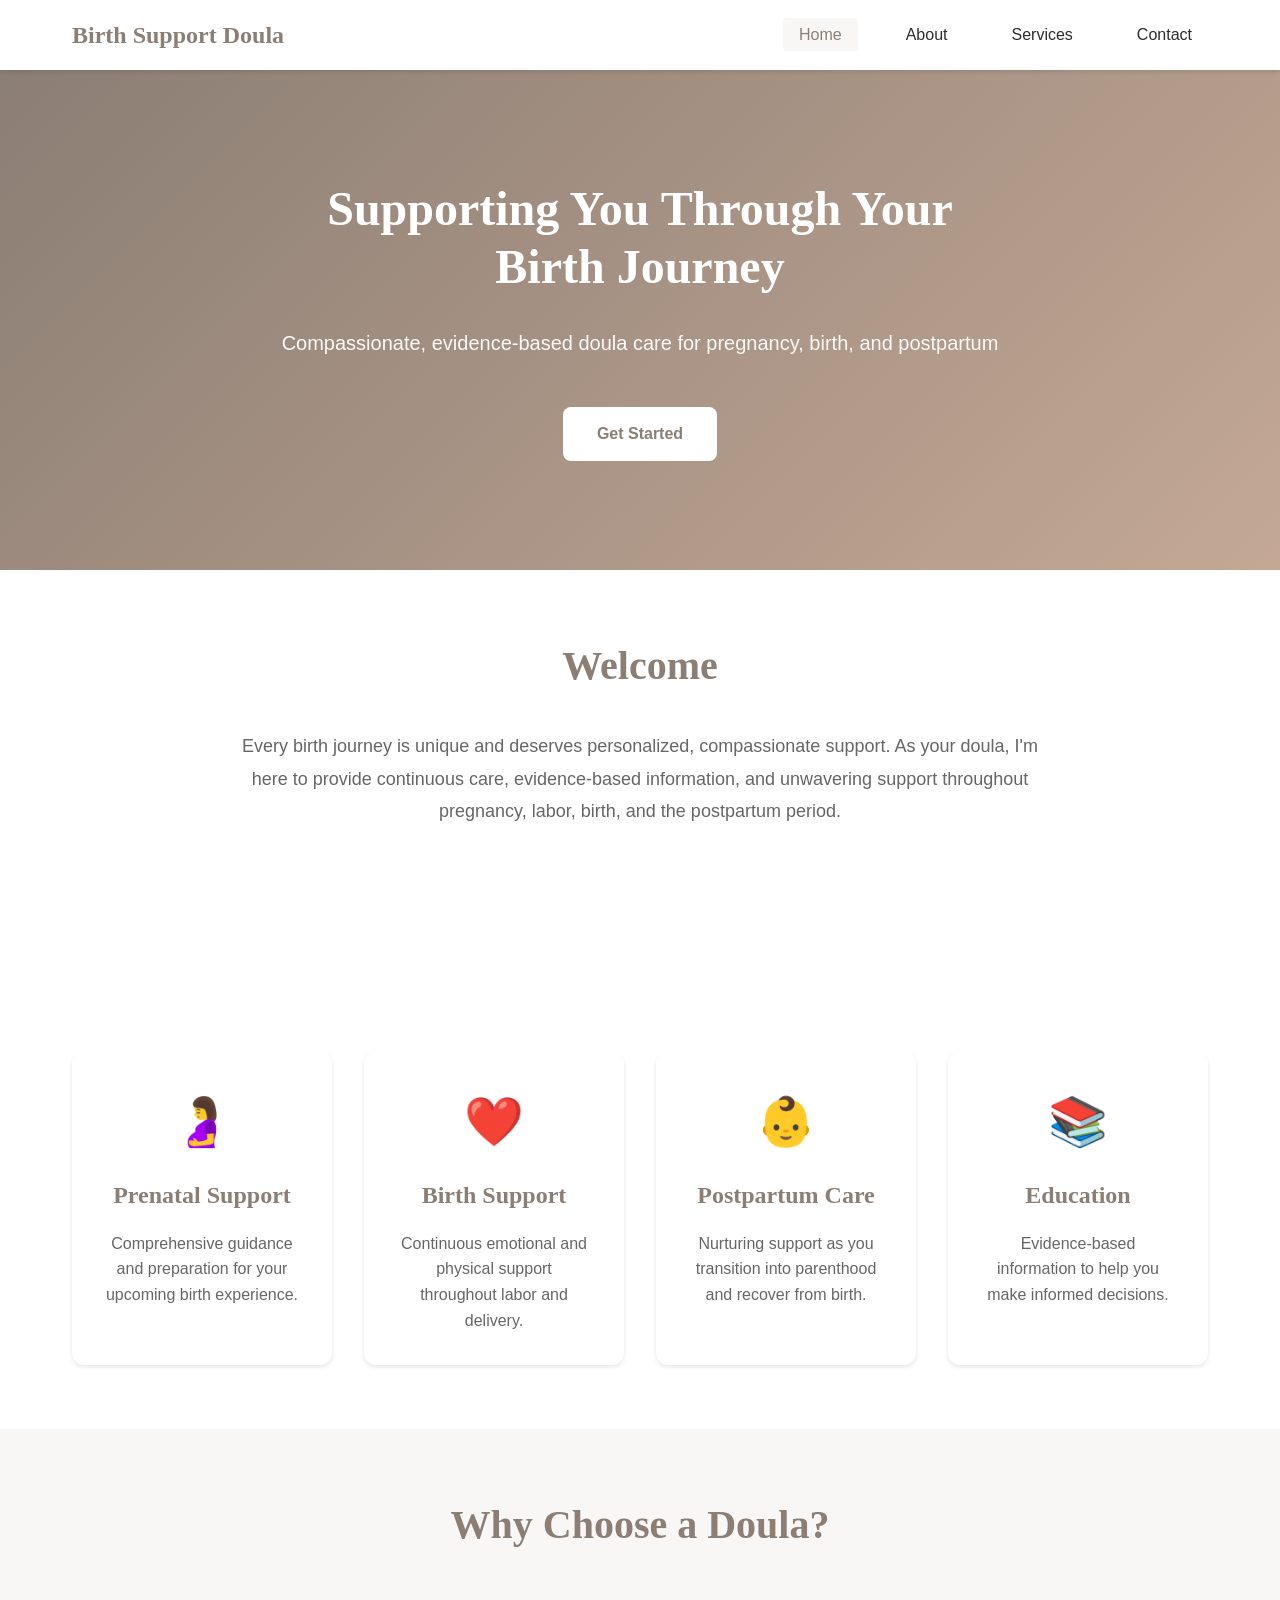
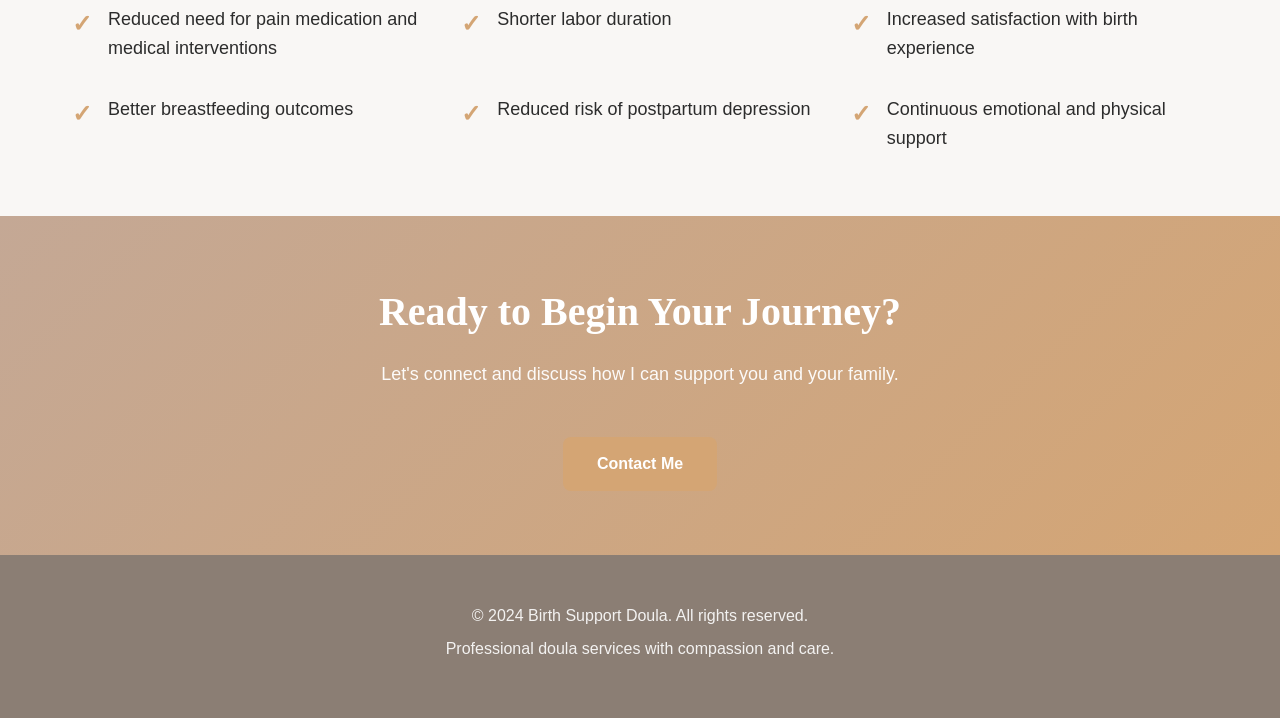
==== index.html @ 27abc51f "Add complete 4-page doula website template - Created index.html with hero section, features, and ben" ====
<!DOCTYPE html>
<html lang="en">
<head>
    <meta charset="UTF-8">
    <meta name="viewport" content="width=device-width, initial-scale=1.0">
    <meta name="description" content="Professional doula services providing compassionate support during pregnancy, birth, and postpartum.">
    <title>Doula Services - Supporting Your Birth Journey</title>
    <link rel="stylesheet" href="style.css">
</head>
<body>
    <!-- Navigation -->
    <nav class="navbar">
        <div class="container">
            <div class="nav-brand">
                <h1>Birth Support Doula</h1>
            </div>
            <button class="nav-toggle" id="navToggle" aria-label="Toggle navigation">
                <span></span>
                <span></span>
                <span></span>
            </button>
            <ul class="nav-menu" id="navMenu">
                <li><a href="index.html" class="active">Home</a></li>
                <li><a href="about.html">About</a></li>
                <li><a href="services.html">Services</a></li>
                <li><a href="contact.html">Contact</a></li>
            </ul>
        </div>
    </nav>

    <!-- Hero Section -->
    <section class="hero">
        <div class="hero-content">
            <h2>Supporting You Through Your Birth Journey</h2>
            <p>Compassionate, evidence-based doula care for pregnancy, birth, and postpartum</p>
            <a href="contact.html" class="btn btn-primary">Get Started</a>
        </div>
    </section>

    <!-- Welcome Section -->
    <section class="welcome section">
        <div class="container">
            <h2 class="section-title">Welcome</h2>
            <p class="section-intro">
                Every birth journey is unique and deserves personalized, compassionate support.
                As your doula, I'm here to provide continuous care, evidence-based information,
                and unwavering support throughout pregnancy, labor, birth, and the postpartum period.
            </p>
        </div>
    </section>

    <!-- Features Section -->
    <section class="features section">
        <div class="container">
            <div class="feature-grid">
                <div class="feature-card">
                    <div class="feature-icon">🤰</div>
                    <h3>Prenatal Support</h3>
                    <p>Comprehensive guidance and preparation for your upcoming birth experience.</p>
                </div>
                <div class="feature-card">
                    <div class="feature-icon">❤️</div>
                    <h3>Birth Support</h3>
                    <p>Continuous emotional and physical support throughout labor and delivery.</p>
                </div>
                <div class="feature-card">
                    <div class="feature-icon">👶</div>
                    <h3>Postpartum Care</h3>
                    <p>Nurturing support as you transition into parenthood and recover from birth.</p>
                </div>
                <div class="feature-card">
                    <div class="feature-icon">📚</div>
                    <h3>Education</h3>
                    <p>Evidence-based information to help you make informed decisions.</p>
                </div>
            </div>
        </div>
    </section>

    <!-- Why Choose a Doula Section -->
    <section class="why-doula section bg-light">
        <div class="container">
            <h2 class="section-title">Why Choose a Doula?</h2>
            <div class="benefits-list">
                <div class="benefit-item">
                    <span class="check-icon">✓</span>
                    <p>Reduced need for pain medication and medical interventions</p>
                </div>
                <div class="benefit-item">
                    <span class="check-icon">✓</span>
                    <p>Shorter labor duration</p>
                </div>
                <div class="benefit-item">
                    <span class="check-icon">✓</span>
                    <p>Increased satisfaction with birth experience</p>
                </div>
                <div class="benefit-item">
                    <span class="check-icon">✓</span>
                    <p>Better breastfeeding outcomes</p>
                </div>
                <div class="benefit-item">
                    <span class="check-icon">✓</span>
                    <p>Reduced risk of postpartum depression</p>
                </div>
                <div class="benefit-item">
                    <span class="check-icon">✓</span>
                    <p>Continuous emotional and physical support</p>
                </div>
            </div>
        </div>
    </section>

    <!-- Call to Action -->
    <section class="cta section">
        <div class="container">
            <h2>Ready to Begin Your Journey?</h2>
            <p>Let's connect and discuss how I can support you and your family.</p>
            <a href="contact.html" class="btn btn-secondary">Contact Me</a>
        </div>
    </section>

    <!-- Footer -->
    <footer class="footer">
        <div class="container">
            <p>&copy; 2024 Birth Support Doula. All rights reserved.</p>
            <p>Professional doula services with compassion and care.</p>
        </div>
    </footer>

    <script src="script.js"></script>
</body>
</html>
---- style.css ----
/* ========================================
   CSS Reset & Base Styles
   ======================================== */

* {
    margin: 0;
    padding: 0;
    box-sizing: border-box;
}

:root {
    /* Color Palette */
    --primary-color: #8b7e74;
    --secondary-color: #c4a895;
    --accent-color: #d4a574;
    --text-dark: #2c2c2c;
    --text-light: #666666;
    --background-light: #f9f7f5;
    --white: #ffffff;
    --border-color: #e0d9d3;

    /* Typography */
    --font-primary: 'Segoe UI', Tahoma, Geneva, Verdana, sans-serif;
    --font-secondary: Georgia, 'Times New Roman', serif;

    /* Spacing */
    --spacing-xs: 0.5rem;
    --spacing-sm: 1rem;
    --spacing-md: 2rem;
    --spacing-lg: 3rem;
    --spacing-xl: 4rem;

    /* Border Radius */
    --radius-sm: 4px;
    --radius-md: 8px;
    --radius-lg: 12px;

    /* Shadows */
    --shadow-sm: 0 2px 4px rgba(0, 0, 0, 0.1);
    --shadow-md: 0 4px 8px rgba(0, 0, 0, 0.1);
    --shadow-lg: 0 8px 16px rgba(0, 0, 0, 0.15);

    /* Transitions */
    --transition: all 0.3s ease;
}

html {
    scroll-behavior: smooth;
}

body {
    font-family: var(--font-primary);
    font-size: 16px;
    line-height: 1.6;
    color: var(--text-dark);
    background-color: var(--white);
}

img {
    max-width: 100%;
    height: auto;
    display: block;
}

a {
    text-decoration: none;
    color: inherit;
    transition: var(--transition);
}

ul {
    list-style: none;
}

/* ========================================
   Container & Layout
   ======================================== */

.container {
    max-width: 1200px;
    margin: 0 auto;
    padding: 0 var(--spacing-md);
}

.section {
    padding: var(--spacing-xl) 0;
}

.section-title {
    font-family: var(--font-secondary);
    font-size: 2.5rem;
    color: var(--primary-color);
    text-align: center;
    margin-bottom: var(--spacing-md);
}

.section-intro {
    font-size: 1.125rem;
    line-height: 1.8;
    color: var(--text-light);
    text-align: center;
    max-width: 800px;
    margin: 0 auto var(--spacing-lg) auto;
}

.bg-light {
    background-color: var(--background-light);
}

/* ========================================
   Navigation
   ======================================== */

.navbar {
    background-color: var(--white);
    box-shadow: var(--shadow-sm);
    position: sticky;
    top: 0;
    z-index: 1000;
    padding: var(--spacing-sm) 0;
}

.navbar .container {
    display: flex;
    justify-content: space-between;
    align-items: center;
}

.nav-brand h1 {
    font-family: var(--font-secondary);
    font-size: 1.5rem;
    color: var(--primary-color);
}

.nav-menu {
    display: flex;
    gap: var(--spacing-md);
}

.nav-menu a {
    color: var(--text-dark);
    font-weight: 500;
    padding: var(--spacing-xs) var(--spacing-sm);
    border-radius: var(--radius-sm);
    transition: var(--transition);
}

.nav-menu a:hover,
.nav-menu a.active {
    color: var(--primary-color);
    background-color: var(--background-light);
}

.nav-toggle {
    display: none;
    flex-direction: column;
    gap: 4px;
    background: none;
    border: none;
    cursor: pointer;
    padding: var(--spacing-xs);
}

.nav-toggle span {
    width: 25px;
    height: 3px;
    background-color: var(--primary-color);
    border-radius: 2px;
    transition: var(--transition);
}

/* ========================================
   Hero Section
   ======================================== */

.hero {
    background: linear-gradient(135deg, var(--primary-color) 0%, var(--secondary-color) 100%);
    color: var(--white);
    padding: var(--spacing-xl) 0;
    text-align: center;
    min-height: 500px;
    display: flex;
    align-items: center;
    justify-content: center;
}

.hero-content {
    max-width: 800px;
    margin: 0 auto;
    padding: 0 var(--spacing-md);
}

.hero h2 {
    font-family: var(--font-secondary);
    font-size: 3rem;
    margin-bottom: var(--spacing-md);
    line-height: 1.2;
}

.hero p {
    font-size: 1.25rem;
    margin-bottom: var(--spacing-lg);
    opacity: 0.95;
}

/* ========================================
   Page Header
   ======================================== */

.page-header {
    background: linear-gradient(135deg, var(--primary-color) 0%, var(--secondary-color) 100%);
    color: var(--white);
    padding: var(--spacing-lg) 0;
    text-align: center;
}

.page-header h2 {
    font-family: var(--font-secondary);
    font-size: 2.5rem;
    margin-bottom: var(--spacing-sm);
}

.page-header p {
    font-size: 1.125rem;
    opacity: 0.9;
}

/* ========================================
   Buttons
   ======================================== */

.btn {
    display: inline-block;
    padding: 12px 32px;
    border-radius: var(--radius-md);
    font-weight: 600;
    text-align: center;
    cursor: pointer;
    transition: var(--transition);
    border: 2px solid transparent;
    font-size: 1rem;
}

.btn-primary {
    background-color: var(--white);
    color: var(--primary-color);
}

.btn-primary:hover {
    background-color: var(--background-light);
    transform: translateY(-2px);
    box-shadow: var(--shadow-md);
}

.btn-secondary {
    background-color: var(--accent-color);
    color: var(--white);
}

.btn-secondary:hover {
    background-color: #c29563;
    transform: translateY(-2px);
    box-shadow: var(--shadow-md);
}

.btn-outline {
    background-color: transparent;
    color: var(--primary-color);
    border-color: var(--primary-color);
}

.btn-outline:hover {
    background-color: var(--primary-color);
    color: var(--white);
}

/* ========================================
   Feature Cards
   ======================================== */

.feature-grid {
    display: grid;
    grid-template-columns: repeat(auto-fit, minmax(250px, 1fr));
    gap: var(--spacing-md);
    margin-top: var(--spacing-lg);
}

.feature-card {
    background-color: var(--white);
    padding: var(--spacing-md);
    border-radius: var(--radius-lg);
    text-align: center;
    box-shadow: var(--shadow-sm);
    transition: var(--transition);
}

.feature-card:hover {
    box-shadow: var(--shadow-md);
    transform: translateY(-5px);
}

.feature-icon {
    font-size: 3rem;
    margin-bottom: var(--spacing-sm);
}

.feature-card h3 {
    font-family: var(--font-secondary);
    color: var(--primary-color);
    margin-bottom: var(--spacing-sm);
    font-size: 1.5rem;
}

.feature-card p {
    color: var(--text-light);
}

/* ========================================
   Benefits List
   ======================================== */

.benefits-list {
    display: grid;
    grid-template-columns: repeat(auto-fit, minmax(300px, 1fr));
    gap: var(--spacing-md);
    margin-top: var(--spacing-lg);
}

.benefit-item {
    display: flex;
    align-items: flex-start;
    gap: var(--spacing-sm);
}

.check-icon {
    color: var(--accent-color);
    font-weight: bold;
    font-size: 1.5rem;
    flex-shrink: 0;
}

.benefit-item p {
    font-size: 1.125rem;
    color: var(--text-dark);
}

/* ========================================
   CTA Section
   ======================================== */

.cta {
    background: linear-gradient(135deg, var(--secondary-color) 0%, var(--accent-color) 100%);
    color: var(--white);
    text-align: center;
}

.cta h2 {
    font-family: var(--font-secondary);
    font-size: 2.5rem;
    margin-bottom: var(--spacing-sm);
}

.cta p {
    font-size: 1.125rem;
    margin-bottom: var(--spacing-lg);
    opacity: 0.95;
}

/* ========================================
   About Page
   ======================================== */

.about-grid {
    display: grid;
    grid-template-columns: 1fr 2fr;
    gap: var(--spacing-lg);
    align-items: center;
    margin-top: var(--spacing-lg);
}

.about-image .placeholder-image {
    background-color: var(--background-light);
    border-radius: var(--radius-lg);
    aspect-ratio: 3/4;
    display: flex;
    align-items: center;
    justify-content: center;
    color: var(--text-light);
    border: 2px dashed var(--border-color);
}

.about-text h3 {
    font-family: var(--font-secondary);
    color: var(--primary-color);
    font-size: 2rem;
    margin-bottom: var(--spacing-md);
}

.about-text p {
    color: var(--text-light);
    margin-bottom: var(--spacing-md);
    line-height: 1.8;
}

.philosophy-grid {
    display: grid;
    grid-template-columns: repeat(auto-fit, minmax(250px, 1fr));
    gap: var(--spacing-md);
    margin-top: var(--spacing-lg);
}

.philosophy-card {
    background-color: var(--white);
    padding: var(--spacing-md);
    border-radius: var(--radius-lg);
    box-shadow: var(--shadow-sm);
}

.philosophy-card h3 {
    font-family: var(--font-secondary);
    color: var(--primary-color);
    margin-bottom: var(--spacing-sm);
}

.philosophy-card p {
    color: var(--text-light);
    line-height: 1.7;
}

.cert-list {
    max-width: 600px;
    margin: var(--spacing-lg) auto;
}

.cert-list li {
    padding: var(--spacing-sm);
    margin-bottom: var(--spacing-xs);
    background-color: var(--white);
    border-radius: var(--radius-sm);
    border-left: 4px solid var(--accent-color);
}

.cert-note {
    text-align: center;
    color: var(--text-light);
    font-style: italic;
    margin-top: var(--spacing-md);
}

.testimonial-grid {
    display: grid;
    grid-template-columns: repeat(auto-fit, minmax(300px, 1fr));
    gap: var(--spacing-md);
    margin-top: var(--spacing-lg);
}

.testimonial-card {
    background-color: var(--white);
    padding: var(--spacing-md);
    border-radius: var(--radius-lg);
    box-shadow: var(--shadow-sm);
}

.testimonial-text {
    color: var(--text-dark);
    font-style: italic;
    margin-bottom: var(--spacing-md);
    line-height: 1.7;
}

.testimonial-author {
    color: var(--primary-color);
    font-weight: 600;
}

/* ========================================
   Services Page
   ======================================== */

.service-grid {
    display: grid;
    grid-template-columns: repeat(auto-fit, minmax(350px, 1fr));
    gap: var(--spacing-lg);
    margin-top: var(--spacing-lg);
}

.service-card {
    background-color: var(--white);
    border-radius: var(--radius-lg);
    box-shadow: var(--shadow-md);
    overflow: hidden;
    display: flex;
    flex-direction: column;
    transition: var(--transition);
    position: relative;
}

.service-card:hover {
    box-shadow: var(--shadow-lg);
    transform: translateY(-5px);
}

.service-card.featured {
    border: 3px solid var(--accent-color);
}

.featured-badge {
    position: absolute;
    top: 20px;
    right: -30px;
    background-color: var(--accent-color);
    color: var(--white);
    padding: 5px 40px;
    transform: rotate(45deg);
    font-weight: 600;
    font-size: 0.875rem;
    box-shadow: var(--shadow-sm);
}

.service-header {
    background: linear-gradient(135deg, var(--primary-color) 0%, var(--secondary-color) 100%);
    color: var(--white);
    padding: var(--spacing-md);
    text-align: center;
}

.service-header h3 {
    font-family: var(--font-secondary);
    font-size: 1.75rem;
    margin-bottom: var(--spacing-xs);
}

.service-tagline {
    font-size: 0.95rem;
    opacity: 0.9;
}

.service-content {
    padding: var(--spacing-md);
    flex-grow: 1;
}

.service-content h4 {
    color: var(--primary-color);
    margin-bottom: var(--spacing-sm);
}

.service-content ul {
    list-style: none;
    padding-left: 0;
}

.service-content li {
    padding: var(--spacing-xs) 0;
    padding-left: 1.5rem;
    position: relative;
    color: var(--text-dark);
    line-height: 1.6;
}

.service-content li::before {
    content: "✓";
    position: absolute;
    left: 0;
    color: var(--accent-color);
    font-weight: bold;
}

.service-note {
    margin-top: var(--spacing-md);
    padding: var(--spacing-sm);
    background-color: var(--background-light);
    border-radius: var(--radius-sm);
    border-left: 4px solid var(--accent-color);
}

.service-footer {
    padding: var(--spacing-md);
    background-color: var(--background-light);
    text-align: center;
}

.service-price {
    font-size: 1.125rem;
    font-weight: 600;
    color: var(--primary-color);
    margin-bottom: var(--spacing-md);
}

.info-grid {
    display: grid;
    grid-template-columns: repeat(auto-fit, minmax(250px, 1fr));
    gap: var(--spacing-md);
    margin-top: var(--spacing-lg);
}

.info-card {
    background-color: var(--white);
    padding: var(--spacing-md);
    border-radius: var(--radius-lg);
    box-shadow: var(--shadow-sm);
}

.info-card h3 {
    font-family: var(--font-secondary);
    color: var(--primary-color);
    margin-bottom: var(--spacing-sm);
}

.info-card p {
    color: var(--text-light);
    line-height: 1.7;
}

/* ========================================
   Contact Page
   ======================================== */

.contact-grid {
    display: grid;
    grid-template-columns: 2fr 1fr;
    gap: var(--spacing-lg);
    margin-top: var(--spacing-lg);
}

.contact-form-wrapper h3 {
    font-family: var(--font-secondary);
    color: var(--primary-color);
    font-size: 2rem;
    margin-bottom: var(--spacing-sm);
}

.contact-form-wrapper > p {
    color: var(--text-light);
    margin-bottom: var(--spacing-lg);
}

.contact-form {
    background-color: var(--background-light);
    padding: var(--spacing-md);
    border-radius: var(--radius-lg);
}

.form-group {
    margin-bottom: var(--spacing-md);
}

.form-group label {
    display: block;
    margin-bottom: var(--spacing-xs);
    font-weight: 600;
    color: var(--text-dark);
}

.form-group input,
.form-group select,
.form-group textarea {
    width: 100%;
    padding: 12px;
    border: 2px solid var(--border-color);
    border-radius: var(--radius-sm);
    font-family: var(--font-primary);
    font-size: 1rem;
    transition: var(--transition);
}

.form-group input:focus,
.form-group select:focus,
.form-group textarea:focus {
    outline: none;
    border-color: var(--primary-color);
}

.checkbox-label {
    display: flex;
    align-items: center;
    gap: var(--spacing-xs);
    font-weight: 400;
}

.checkbox-label input[type="checkbox"] {
    width: auto;
}

.form-message {
    margin-top: var(--spacing-md);
    padding: var(--spacing-sm);
    border-radius: var(--radius-sm);
    text-align: center;
    display: none;
}

.form-message.success {
    display: block;
    background-color: #d4edda;
    color: #155724;
    border: 1px solid #c3e6cb;
}

.form-message.error {
    display: block;
    background-color: #f8d7da;
    color: #721c24;
    border: 1px solid #f5c6cb;
}

.contact-info h3 {
    font-family: var(--font-secondary);
    color: var(--primary-color);
    font-size: 1.75rem;
    margin-bottom: var(--spacing-md);
}

.contact-details {
    background-color: var(--background-light);
    padding: var(--spacing-md);
    border-radius: var(--radius-lg);
    margin-bottom: var(--spacing-md);
}

.contact-item {
    display: flex;
    gap: var(--spacing-sm);
    margin-bottom: var(--spacing-md);
    align-items: flex-start;
}

.contact-item:last-child {
    margin-bottom: 0;
}

.contact-icon {
    font-size: 1.5rem;
    flex-shrink: 0;
}

.contact-item h4 {
    color: var(--primary-color);
    margin-bottom: 4px;
    font-size: 1rem;
}

.contact-item p,
.contact-item a {
    color: var(--text-light);
    font-size: 0.95rem;
}

.contact-item a:hover {
    color: var(--primary-color);
}

.social-links {
    background-color: var(--background-light);
    padding: var(--spacing-md);
    border-radius: var(--radius-lg);
}

.social-links h4 {
    color: var(--primary-color);
    margin-bottom: var(--spacing-sm);
}

.social-icons {
    display: flex;
    gap: var(--spacing-sm);
    margin-bottom: var(--spacing-sm);
}

.social-link {
    width: 40px;
    height: 40px;
    background-color: var(--primary-color);
    color: var(--white);
    border-radius: 50%;
    display: flex;
    align-items: center;
    justify-content: center;
    transition: var(--transition);
}

.social-link:hover {
    background-color: var(--accent-color);
    transform: translateY(-3px);
}

.social-note {
    color: var(--text-light);
    font-size: 0.875rem;
}

/* ========================================
   FAQ Section
   ======================================== */

.faq-list {
    max-width: 800px;
    margin: var(--spacing-lg) auto 0;
}

.faq-item {
    background-color: var(--white);
    margin-bottom: var(--spacing-sm);
    border-radius: var(--radius-md);
    overflow: hidden;
    box-shadow: var(--shadow-sm);
}

.faq-question {
    width: 100%;
    padding: var(--spacing-md);
    background-color: var(--white);
    border: none;
    text-align: left;
    font-size: 1.125rem;
    font-weight: 600;
    color: var(--primary-color);
    cursor: pointer;
    display: flex;
    justify-content: space-between;
    align-items: center;
    transition: var(--transition);
}

.faq-question:hover {
    background-color: var(--background-light);
}

.faq-icon {
    font-size: 1.5rem;
    font-weight: 300;
    transition: var(--transition);
}

.faq-question[aria-expanded="true"] .faq-icon {
    transform: rotate(45deg);
}

.faq-answer {
    max-height: 0;
    overflow: hidden;
    transition: max-height 0.3s ease;
}

.faq-answer p {
    padding: 0 var(--spacing-md) var(--spacing-md);
    color: var(--text-light);
    line-height: 1.7;
}

/* ========================================
   Footer
   ======================================== */

.footer {
    background-color: var(--primary-color);
    color: var(--white);
    padding: var(--spacing-lg) 0;
    text-align: center;
}

.footer p {
    margin-bottom: var(--spacing-xs);
    opacity: 0.9;
}

/* ========================================
   Responsive Design
   ======================================== */

@media (max-width: 968px) {
    .about-grid {
        grid-template-columns: 1fr;
    }

    .contact-grid {
        grid-template-columns: 1fr;
    }
}

@media (max-width: 768px) {
    .nav-menu {
        position: fixed;
        left: -100%;
        top: 70px;
        flex-direction: column;
        background-color: var(--white);
        width: 100%;
        text-align: center;
        transition: 0.3s;
        box-shadow: var(--shadow-md);
        padding: var(--spacing-md) 0;
    }

    .nav-menu.active {
        left: 0;
    }

    .nav-toggle {
        display: flex;
    }

    .hero h2 {
        font-size: 2rem;
    }

    .hero p {
        font-size: 1.125rem;
    }

    .section-title {
        font-size: 2rem;
    }

    .page-header h2 {
        font-size: 2rem;
    }

    .feature-grid,
    .service-grid,
    .philosophy-grid,
    .testimonial-grid,
    .info-grid {
        grid-template-columns: 1fr;
    }

    .benefits-list {
        grid-template-columns: 1fr;
    }
}

@media (max-width: 480px) {
    .hero h2 {
        font-size: 1.75rem;
    }

    .section-title {
        font-size: 1.75rem;
    }

    .btn {
        display: block;
        width: 100%;
    }
}
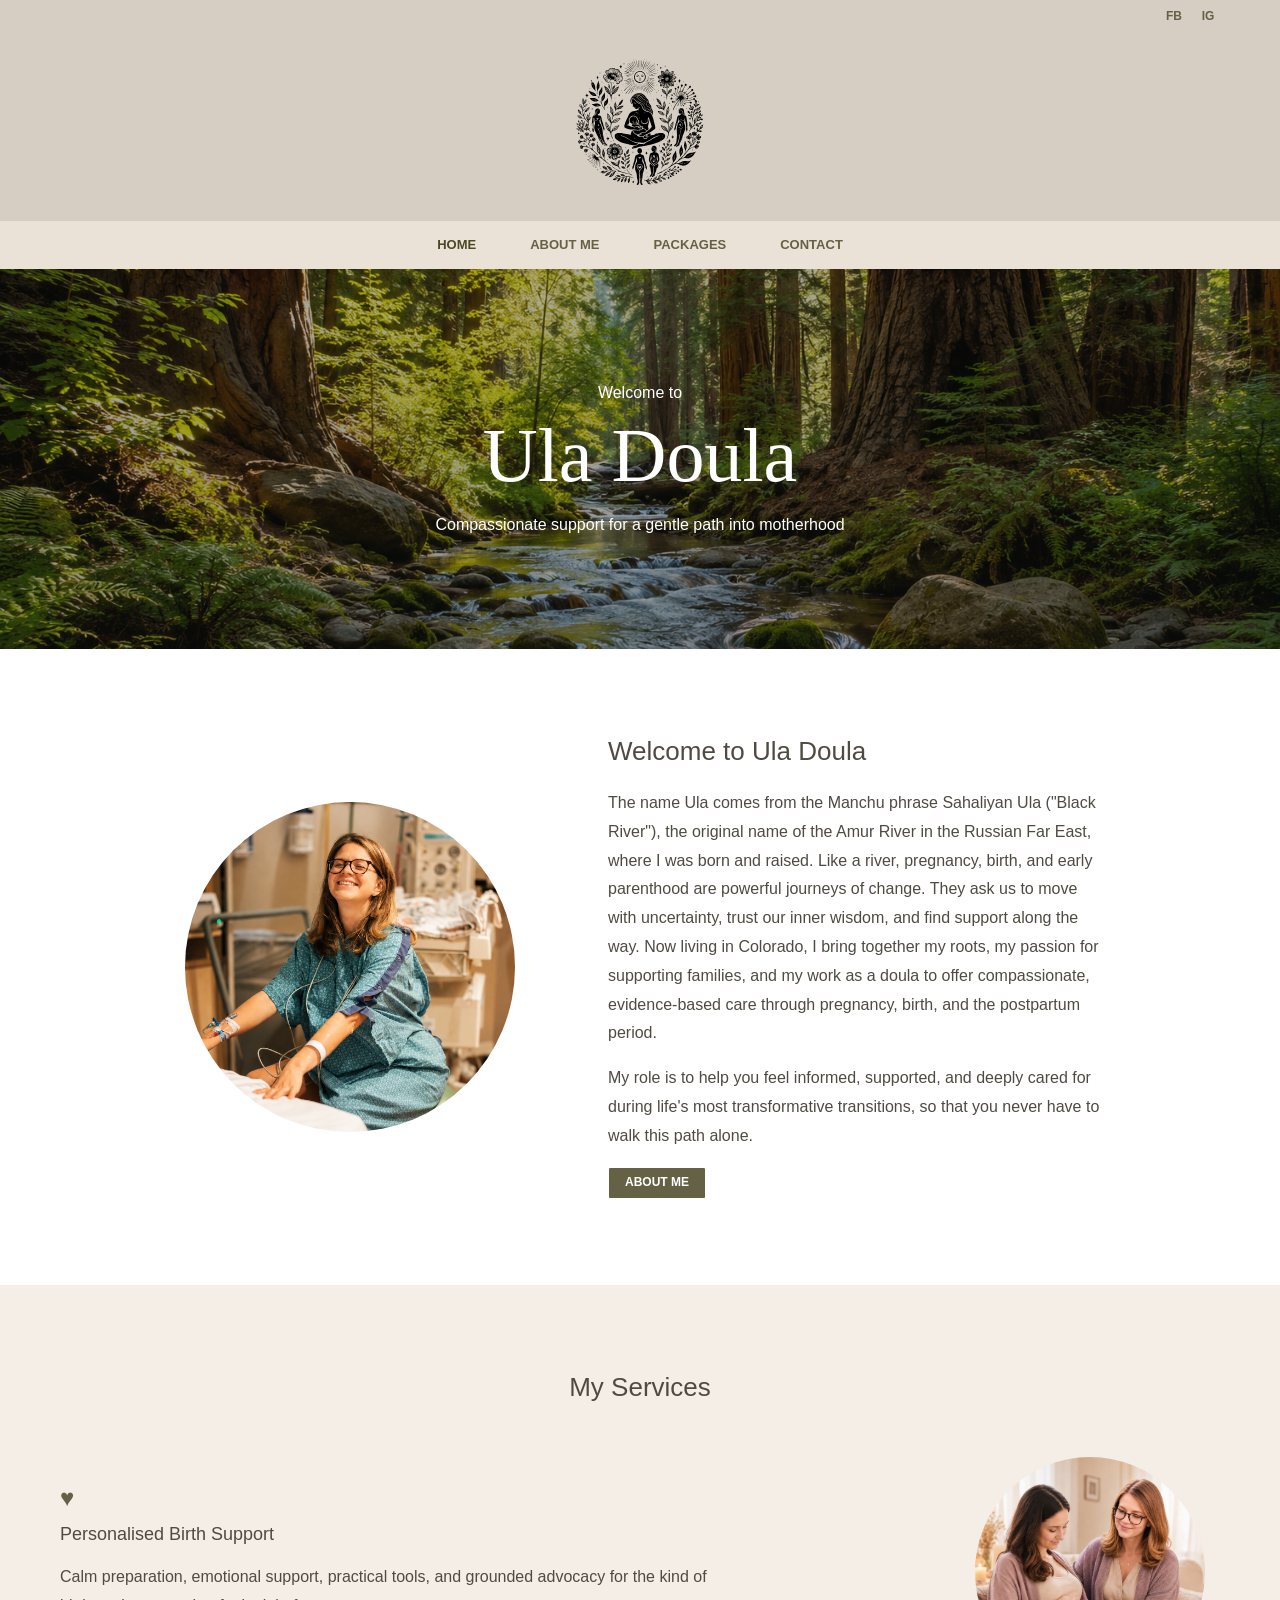
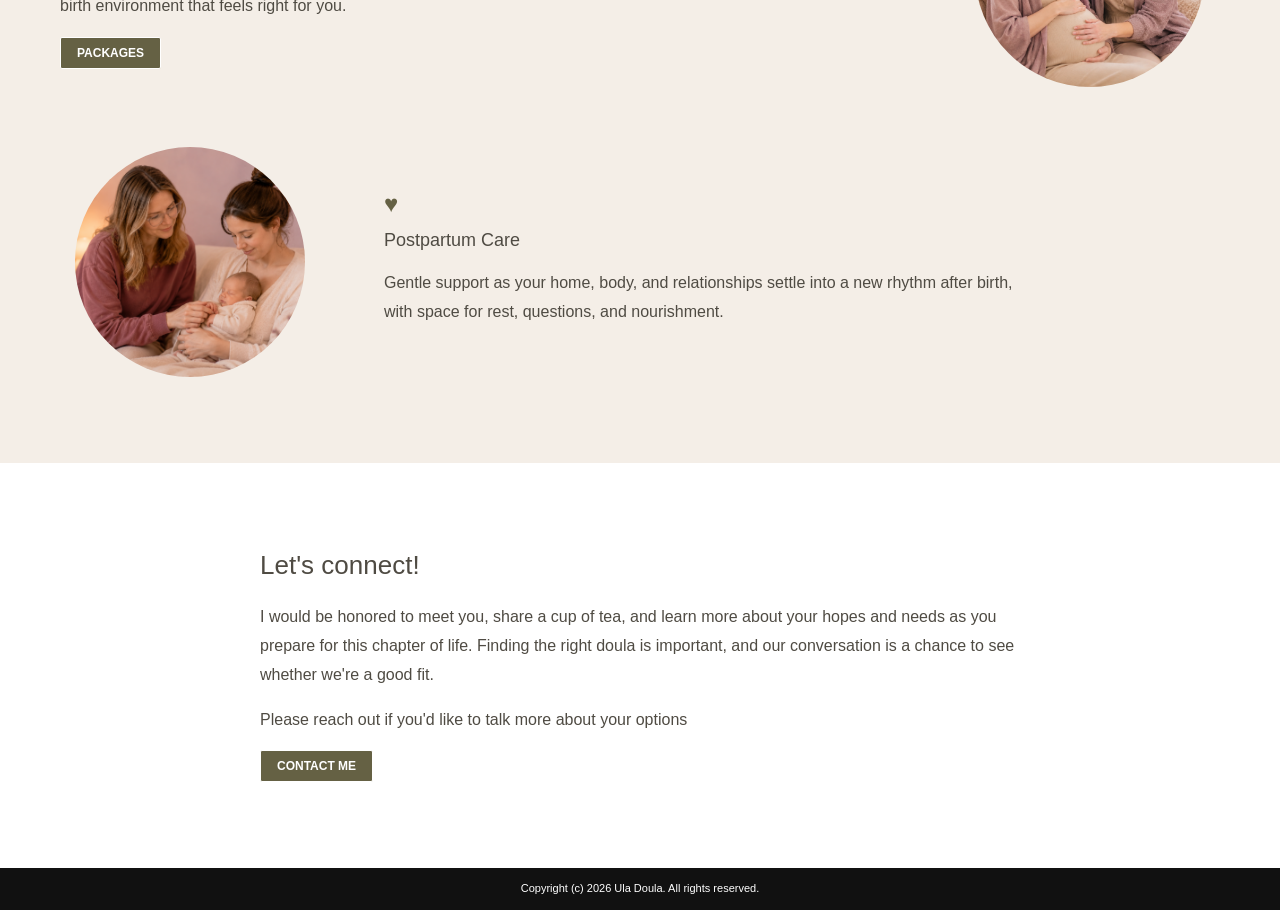
==== commit 4f49ce9b: "Initial static site" ====
--- a/index.html
+++ b/index.html
@@ -1,132 +1,325 @@
-<!DOCTYPE html>
+<!doctype html>
 <html lang="en">
-<head>
-    <meta charset="UTF-8">
-    <meta name="viewport" content="width=device-width, initial-scale=1.0">
-    <meta name="description" content="Professional doula services providing compassionate support during pregnancy, birth, and postpartum.">
-    <title>Doula Services - Supporting Your Birth Journey</title>
-    <link rel="stylesheet" href="style.css">
-</head>
-<body>
-    <!-- Navigation -->
-    <nav class="navbar">
-        <div class="container">
-            <div class="nav-brand">
-                <h1>Birth Support Doula</h1>
-            </div>
-            <button class="nav-toggle" id="navToggle" aria-label="Toggle navigation">
-                <span></span>
-                <span></span>
-                <span></span>
-            </button>
-            <ul class="nav-menu" id="navMenu">
-                <li><a href="index.html" class="active">Home</a></li>
-                <li><a href="about.html">About</a></li>
-                <li><a href="services.html">Services</a></li>
-                <li><a href="contact.html">Contact</a></li>
+  <head>
+    <meta charset="utf-8">
+    <meta name="viewport" content="width=device-width, initial-scale=1">
+    <title>Ula Doula Static Rebuild</title>
+    <meta name="description" content="A quiet static rebuild of Ula Doula with Home, About me, Package, and Contact tabs.">
+    <link rel="stylesheet" href="assets/css/site.css">
+  </head>
+  <body>
+    <header class="site-header">
+      <div class="header-band">
+        <div class="header-inner social-row" aria-label="Social links">
+          <a class="social-link" href="https://www.facebook.com/jsamovarova/" target="_blank" rel="noopener noreferrer" aria-label="Facebook">fb</a>
+          <a class="social-link" href="https://www.instagram.com/colorado.ula.doula/" target="_blank" rel="noopener noreferrer" aria-label="Instagram">ig</a>
+        </div>
+        <div class="logo-wrap">
+          <img class="site-logo" src="assets/img/logo-mark.svg" alt="Ula Doula botanical mother mark">
+        </div>
+      </div>
+
+      <nav class="desktop-tabs" aria-label="Primary navigation">
+        <button class="tab-link is-active" type="button" data-tab-target="home" aria-selected="true">Home</button>
+        <button class="tab-link" type="button" data-tab-target="about" aria-selected="false">About me</button>
+        <button class="tab-link" type="button" data-tab-target="packages" aria-selected="false">Packages</button>
+        <button class="tab-link" type="button" data-tab-target="contact" aria-selected="false">Contact</button>
+      </nav>
+
+      <div class="mobile-menu-shell">
+        <button class="menu-toggle" type="button" aria-expanded="false" aria-controls="mobile-menu">
+          <span class="hamburger" aria-hidden="true"></span>
+          <span>Menu</span>
+        </button>
+        <nav class="mobile-menu" id="mobile-menu" aria-label="Mobile navigation" hidden>
+          <button class="tab-link is-active" type="button" data-tab-target="home" aria-selected="true">Home</button>
+          <button class="tab-link" type="button" data-tab-target="about" aria-selected="false">About me</button>
+          <button class="tab-link" type="button" data-tab-target="packages" aria-selected="false">Packages</button>
+          <button class="tab-link" type="button" data-tab-target="contact" aria-selected="false">Contact</button>
+        </nav>
+      </div>
+    </header>
+
+    <main>
+      <section id="home" class="tab-panel is-active" data-tab-panel>
+        <div class="hero hero-home">
+          <div class="hero-content">
+            <p class="hero-kicker">Welcome to</p>
+            <h1>Ula Doula</h1>
+            <p>Compassionate support for a gentle path into motherhood</p>
+          </div>
+        </div>
+
+        <section class="section" aria-labelledby="home-welcome">
+          <div class="container split welcome-split">
+            <div class="circle-media">
+              <img src="assets/img/circle-mother.png" alt="Gentle mother and child illustration">
+            </div>
+            <div class="copy-column">
+              <h2 id="home-welcome">Welcome to Ula Doula</h2>
+              <p>The name Ula comes from the Manchu phrase Sahaliyan Ula ("Black River"), the original name of the Amur River in the Russian Far East, where I was born and raised.
+Like a river, pregnancy, birth, and early parenthood are powerful journeys of change. 
+They ask us to move with uncertainty, trust our inner wisdom, and find support along the way.
+Now living in Colorado, I bring together my roots, my passion for supporting families, and my work as a doula to offer compassionate, evidence-based care through pregnancy, birth, and the postpartum period.</p>
+              <p>My role is to help you feel informed, supported, and deeply cared for during life's most transformative transitions, so that you never have to walk this path alone.</p>
+              <button class="button-link" type="button" data-tab-target="about">About me</button>
+            </div>
+          </div>
+        </section>
+
+        <section class="section warm" aria-labelledby="home-services">
+          <div class="container">
+            <h2 class="center-title" id="home-services">My Services</h2>
+            <div class="service-list">
+              <article class="service-row">
+                <div class="service-copy">
+                  <span class="heart" aria-hidden="true">♥</span>
+                  <h3>Personalised Birth Support</h3>
+                  <p>Calm preparation, emotional support, practical tools, and grounded advocacy for the kind of birth environment that feels right for you.</p>
+                  <button class="button-link" type="button" data-tab-target="packages">Packages</button>
+                </div>
+                <img class="service-art" src="assets/img/ritual-line.png" alt="Botanical ritual line illustration">
+              </article>
+
+              <article class="service-row reverse">
+                <div class="service-copy">
+                  <span class="heart" aria-hidden="true">♥</span>
+                  <h3>Postpartum Care</h3>
+                  <p>Gentle support as your home, body, and relationships settle into a new rhythm after birth, with space for rest, questions, and nourishment.</p>
+                </div>
+                <img class="service-art" src="assets/img/postpartum-care.png" alt="Circular parent and baby illustration">
+              </article>
+
+            
+            </div>
+          </div>
+        </section>
+
+        <section class="section connect-section" aria-labelledby="home-connect">
+          <div class="container narrow">
+            <h2 id="home-connect">Let's connect!</h2>
+            <p>I would be honored to meet you, share a cup of tea, and learn more about your hopes and needs as you prepare for this chapter of life. Finding the right doula is important, and our conversation is a chance to see whether we're a good fit.</p>
+            <p>Please reach out if you'd like to talk more about your options</p>
+            <button class="button-link" type="button" data-tab-target="contact">Contact me</button>
+          </div>
+        </section>
+      </section>
+
+      <section id="about" class="tab-panel" data-tab-panel hidden>
+        <section class="section about-intro" aria-labelledby="about-title">
+          <div class="container split about-split">
+            <div class="circle-media about-portrait">
+              <img src="assets/img/about-me.png" alt="Ula smiling beside a stroller with mountain views behind her">
+            </div>
+            <div class="copy-column">
+              <h1 id="about-title">About me</h1>
+              <p class="lead">Hi, I'm Eugenia</p>
+              <p>I am a mother of two boys, and the journey through pregnancy, birth, and motherhood changed the course of my life in ways I never expected.</p>
+              <p>Becoming a mother was more than a new role, it was a profound transformation. It taught me about strength, vulnerability, trust, and the incredible wisdom that lives within women. Through my own experience, I discovered how important it is to feel supported, informed, and truly cared for during this life-changing transition.
+                That experience inspired me to become a doula.
+                Today, I support women as they move through pregnancy, birth, and the early days of motherhood. I believe this journey should not be walked alone. Every woman deserves to feel seen, heard, and held as she finds her own path into motherhood.
+                My role is not to tell you how your birth should look. Instead, I offer knowledge, emotional support, encouragement, and a calm presence so that you can make choices that feel right for you and your family.
+                I believe birth can be a powerful, joyful, and deeply meaningful experience. My hope is to help you approach this chapter with confidence, love, and trust in yourself as you welcome your baby and step into motherhood.</p>
+            </div>
+          </div>
+
+      
+        </section>
+
+        <section class="quote-band" aria-label="Birth quote">
+          <div class="container quote-inner">
+            <blockquote>
+            <p>"To change the world, we must first change the way the babies are being born"</p>
+              <cite>Michel Odent</cite>
+            </blockquote>
+          </div>
+        </section>
+
+        <section class="section about-philosophy" aria-labelledby="about-philosophy-title">
+          <div class="container narrow">
+            <h2 id="about-philosophy-title" class="visually-hidden">My approach</h2>
+            <p>I am deeply moved by the natural intelligence of women's bodies and the old rhythms that still live inside pregnancy, birth, and mothering. A positive birth experience is not about perfection; it is about feeling respected, informed, and connected to your own strength.</p>
+            <p>As your doula, I bring continuous emotional support, grounded information, gentle advocacy, and simple holistic tools such as breath, movement, affirmations, aromatherapy, grounding practices, and rest rituals. My aim is to help you feel safe enough to soften, strong enough to speak, and steady enough to meet each moment.</p>
+
+            <img class="small-symbol" src="assets/img/logo-mark.svg" alt="Small botanical mother symbol">
+
+            <p>Outside of supporting growing families, you'll usually find me exploring the outdoors. I love hiking, camping, and spending time in nature, it helps me slow down and recharge. At home, I enjoy cross-stitching, tending to my little garden, and growing tomatoes and fresh herbs. These simple moments remind me of the beauty of nurturing, patience, and growth, the same values I bring to every family I have the privilege of supporting</p>
+          </div>
+        </section>
+
+        <section class="qualification-band" aria-labelledby="qualifications-title">
+          <div class="container narrow">
+            <h2 id="qualifications-title">Training &amp; qualifications:</h2>
+            <ul class="plain-list qualification-list">
+              <li>Certified Professional Doula (PD), Rocky Mountain Doula Professional Doula Certification Program</li>
+              <li>Certified in Hypnobirthing birth support and childbirth preparation, Online School of Hypnobirthing with Anastasia Ivanova</li>
+              <li>Trained in birth physiology, comfort measures, informed decision-making, and continuous labor support</li>
+              <li>Guidance in relaxation, deep focus, and emotional preparation for birth</li>
             </ul>
+          </div>
+        </section>
+
+        <section class="section about-fun" aria-labelledby="about-fun-title">
+          <div class="container">
+            <h2 class="center-title" id="about-fun-title">Here is what I do for fun</h2>
+          </div>
+
+          <div class="gallery-carousel" data-gallery-carousel aria-label="About photo gallery">
+            <button class="gallery-button gallery-button-prev" type="button" data-gallery-prev aria-label="Previous photos">&lsaquo;</button>
+            <div class="gallery-track">
+              <img src="assets/img/about-gallery-01.jpg" alt="Ula smiling beside a stroller with mountain views behind her">
+              <img src="assets/img/about-gallery-02.jpg" alt="Family standing together on a mountain overlook">
+              <img src="assets/img/about-gallery-03.jpg" alt="Baby resting on a picnic blanket beside a lake">
+              <img src="assets/img/about-gallery-04.jpg" alt="Ula and baby relaxing together in a blue hammock">
+              <img src="assets/img/about-gallery-05.jpg">
+              <img src="assets/img/about-gallery-06.jpg" alt="Ula hiking with a baby carrier in a canyon landscape">
+              <img src="assets/img/about-gallery-07.jpg" alt="Ula holding a toddler and smiling outdoors">
+            </div>
+            <button class="gallery-button gallery-button-next" type="button" data-gallery-next aria-label="Next photos">&rsaquo;</button>
+          </div>
+
+          <div class="container">
+            <div class="text-carousel" data-carousel aria-label="About fun fact carousel">
+              <button class="carousel-button" type="button" data-carousel-prev aria-label="Previous note">&lsaquo;</button>
+              <div class="carousel-track">
+                <p class="carousel-item is-active">I love slow mornings, chamomile tea, and the feeling of finding a quiet path through the trees</p>
+                <p class="carousel-item">I collect small rituals: lighting a candle before planning, gathering herbs, and marking seasonal changes at home.</p>
+                <p class="carousel-item">Movement helps me think, so many ideas arrive while walking, cycling, or wandering somewhere green.</p>
+              </div>
+              <button class="carousel-button" type="button" data-carousel-next aria-label="Next note">&rsaquo;</button>
+            </div>
+          </div>
+        </section>
+      </section>
+
+      <section id="packages" class="tab-panel" data-tab-panel hidden>
+        <div class="hero hero-package">
+          <div class="hero-content">
+            <h1>Birth keeper packages</h1>
+          </div>
         </div>
-    </nav>
-
-    <!-- Hero Section -->
-    <section class="hero">
-        <div class="hero-content">
-            <h2>Supporting You Through Your Birth Journey</h2>
-            <p>Compassionate, evidence-based doula care for pregnancy, birth, and postpartum</p>
-            <a href="contact.html" class="btn btn-primary">Get Started</a>
-        </div>
-    </section>
-
-    <!-- Welcome Section -->
-    <section class="welcome section">
-        <div class="container">
-            <h2 class="section-title">Welcome</h2>
-            <p class="section-intro">
-                Every birth journey is unique and deserves personalized, compassionate support.
-                As your doula, I'm here to provide continuous care, evidence-based information,
-                and unwavering support throughout pregnancy, labor, birth, and the postpartum period.
-            </p>
-        </div>
-    </section>
-
-    <!-- Features Section -->
-    <section class="features section">
-        <div class="container">
-            <div class="feature-grid">
-                <div class="feature-card">
-                    <div class="feature-icon">🤰</div>
-                    <h3>Prenatal Support</h3>
-                    <p>Comprehensive guidance and preparation for your upcoming birth experience.</p>
-                </div>
-                <div class="feature-card">
-                    <div class="feature-icon">❤️</div>
-                    <h3>Birth Support</h3>
-                    <p>Continuous emotional and physical support throughout labor and delivery.</p>
-                </div>
-                <div class="feature-card">
-                    <div class="feature-icon">👶</div>
-                    <h3>Postpartum Care</h3>
-                    <p>Nurturing support as you transition into parenthood and recover from birth.</p>
-                </div>
-                <div class="feature-card">
-                    <div class="feature-icon">📚</div>
-                    <h3>Education</h3>
-                    <p>Evidence-based information to help you make informed decisions.</p>
-                </div>
-            </div>
-        </div>
-    </section>
-
-    <!-- Why Choose a Doula Section -->
-    <section class="why-doula section bg-light">
-        <div class="container">
-            <h2 class="section-title">Why Choose a Doula?</h2>
-            <div class="benefits-list">
-                <div class="benefit-item">
-                    <span class="check-icon">✓</span>
-                    <p>Reduced need for pain medication and medical interventions</p>
-                </div>
-                <div class="benefit-item">
-                    <span class="check-icon">✓</span>
-                    <p>Shorter labor duration</p>
-                </div>
-                <div class="benefit-item">
-                    <span class="check-icon">✓</span>
-                    <p>Increased satisfaction with birth experience</p>
-                </div>
-                <div class="benefit-item">
-                    <span class="check-icon">✓</span>
-                    <p>Better breastfeeding outcomes</p>
-                </div>
-                <div class="benefit-item">
-                    <span class="check-icon">✓</span>
-                    <p>Reduced risk of postpartum depression</p>
-                </div>
-                <div class="benefit-item">
-                    <span class="check-icon">✓</span>
-                    <p>Continuous emotional and physical support</p>
-                </div>
-            </div>
-        </div>
-    </section>
-
-    <!-- Call to Action -->
-    <section class="cta section">
-        <div class="container">
-            <h2>Ready to Begin Your Journey?</h2>
-            <p>Let's connect and discuss how I can support you and your family.</p>
-            <a href="contact.html" class="btn btn-secondary">Contact Me</a>
-        </div>
-    </section>
-
-    <!-- Footer -->
-    <footer class="footer">
-        <div class="container">
-            <p>&copy; 2024 Birth Support Doula. All rights reserved.</p>
-            <p>Professional doula services with compassion and care.</p>
-        </div>
+
+        <section class="section package-section" aria-labelledby="package-natural-title">
+          <div class="container package-content">
+            <p class="package-intro">It would be an honor to walk beside you through pregnancy, birth, and the first tender time with your baby. This package is shaped to help you feel prepared, informed, protected, and cared for as your birth story unfolds.</p>
+
+            <article class="package-block">
+              <h2 id="package-natural-title">Birth Support Package - $1000</h2>
+              <p class="package-subhead">For families preparing for physiological birth, induction, or caesarean birth</p>
+              <p>Every birth unfolds in its own way. Whether you are planning a natural birth, preparing for a caesarean, or simply holding openness around how your baby may arrive, this package offers continuous support so you can feel informed, steady, cared for, and deeply supported through the transition into parenthood</p>
+
+              <ul class="package-list">
+                <li>Reflecting on previous pregnancy, birth, fertility, or loss experiences, and gently noticing what support you may need this time</li>
+                <li>Understanding the stages and possibilities of birth so you and your birth partner can feel informed and connected</li>
+                <li>Exploring the natural physiology of labor, birth hormones, and the conditions that support feelings of safety and trust</li>
+                <li>Practicing comfort tools such as breath, movement, massage, acupressure, water, TENS support, relaxation, and medical pain-relief options</li>
+                <li>Using stretches and positions that may support your baby's path and help your body feel more balanced before birth</li>
+                <li>Creating a birth plan that reflects your values, preferences, questions, and boundaries</li>
+                <li>Preparing for unexpected turns, including induction or caesarean birth, with clear information and compassionate planning</li>
+                <li>Gathering a thoughtful hospital bag or preparing your home environment for a calm birth space</li>
+                <li>Planning for skin-to-skin, first feeding, the golden hour, and the earliest moments of bonding</li>
+                <li>Exploring recovery, rest, feeding, visitors, nourishment, and practical support during the early postpartum weeks</li>
+                <li>Making space for questions, fears, hopes, decisions, and emotional preparation</li>
+              </ul>
+
+              <div class="package-inclusions">
+                <p><strong>Ongoing support</strong> by phone, text, and email through pregnancy.</p>
+                <p><strong>On-call support</strong> from 14 days before your due date until your baby is born.</p>
+                <p><strong>Birth attendance</strong> with nurturing, continuous support through labor, birth, and the first hours with your newborn.</p>
+                <p><strong>Two follow-up sessions</strong> for emotional reflection, practical guidance, and space to honor your birth story.</p>
+                <p><strong>Six weeks of postnatal support</strong> by phone and email.</p>
+              </div>
+            </article>
+          </div>
+        </section>
+
+        <section class="section package-section package-section-warm" aria-labelledby="package-belly-title">
+          <div class="container package-content">
+            <article class="package-block">
+              <h2 id="package-belly-title">Online HypnoBirthing Preparation Package - $200</h2>
+              <p>A calm, connected approach to preparing for birth from wherever you are</p>
+              <p class="package-subhead">Four sessions during pregnancy, usually one hour each</p>
+              <p>What’s included:</p>
+
+              <ul class="package-list">
+                <li>Learn deep focus and relaxation techniques to support calmness, comfort, and confidence during pregnancy and birth</li>
+                <li>Prepare both physically and mentally for a positive and empowering birth experience</li>
+                <li>Deepen understanding and harmony between you and your partner by attending sessions together and building shared confidence</li>
+                <li>Explore and strengthen your personal boundaries and communication with medical providers so you feel informed and respected in your decisions</li>
+                <li>Strengthen your connection with your baby through intentional relaxation and mindful preparation</li>
+                <li>Support smoother birth experiences by reducing fear and tension and encouraging the body’s natural ability to work during labor</li>
+              </ul>
+            </article>
+          </div>
+        </section>
+
+        <section class="section package-contact-section" aria-labelledby="package-contact">
+          <div class="container narrow centered">
+            <h2 id="package-contact" class="visually-hidden">Contact me about the package</h2>
+            <button class="button-link" type="button" data-tab-target="contact">Contact me</button>
+          </div>
+        </section>
+      </section>
+
+      <section id="contact" class="tab-panel" data-tab-panel hidden>
+        <section class="section contact-intro" aria-labelledby="contact-title">
+          <div class="container split contact-split">
+            <div class="circle-media contact-symbol">
+              <img src="assets/img/ritual-line.png" alt="Motherhood and moon ritual illustration">
+            </div>
+            <div class="copy-column contact-copy">
+              <h1 id="contact-title">Contact</h1>
+              <p>Please feel free to contact me.</p>
+              <address class="contact-details">
+                <a class="contact-method" href="mailto:ula@uladoula.com">
+                  <span aria-hidden="true">Email</span>
+                  ula@uladoula.com
+                </a>
+                <a class="contact-method" href="tel:+17202435510">
+                  <span aria-hidden="true">Phone</span>
+                  (+1) 7202435510
+                </a>
+              </address>
+            </div>
+          </div>
+        </section>
+
+        <section class="section contact-form-section" aria-labelledby="contact-form-title">
+          <div class="container form-container">
+            <h2 id="contact-form-title" class="visually-hidden">Send a message</h2>
+            <form id="contact-form" action="https://formsubmit.co/ula@uladoula.com" method="post" novalidate>
+              <input type="hidden" name="_subject" value="New Ula Doula contact message">
+              <input type="hidden" name="_template" value="table">
+              <div class="field">
+                <label for="name">Name</label>
+                <input id="name" name="name" type="text" autocomplete="name" required>
+              </div>
+
+              <div class="field">
+                <label for="email">Email</label>
+                <input id="email" name="email" type="email" autocomplete="email" required>
+              </div>
+
+              <div class="field">
+                <label for="message">Message</label>
+                <textarea id="message" name="message" rows="8" maxlength="2000" aria-describedby="message-help"></textarea>
+                <p class="char-count" id="message-help"><span id="message-count">0</span>/2000 characters</p>
+              </div>
+
+              <div class="form-actions">
+                <button class="button-link" type="submit">Send</button>
+                <p class="form-status" role="status" aria-live="polite"></p>
+              </div>
+            </form>
+          </div>
+        </section>
+      </section>
+    </main>
+
+    <footer class="site-footer">
+      <p>Copyright (c) 2026 Ula Doula. All rights reserved.</p>
     </footer>
 
-    <script src="script.js"></script>
-</body>
+    <script src="assets/js/site.js" defer></script>
+  </body>
 </html>
--- a/assets/css/site.css
+++ b/assets/css/site.css
@@ -0,0 +1,950 @@
+:root {
+  --color-header: #d6cec3;
+  --color-nav: #ebe2d7;
+  --color-section-warm: #f4eee7;
+  --color-page: #ffffff;
+  --color-accent: #656144;
+  --color-accent-hover: #4d4824;
+  --color-text: #4f4b43;
+  --color-muted: #6f695f;
+  --color-blue-band: #6f8796;
+  --color-footer: #111111;
+  --color-footer-text: #ffffff;
+  --font-body: Mulish, Arial, system-ui, sans-serif;
+  --font-script: "Brush Script MT", "Segoe Script", cursive;
+  --container: 1160px;
+}
+
+* {
+  box-sizing: border-box;
+}
+
+html {
+  scroll-behavior: smooth;
+}
+
+body {
+  margin: 0;
+  overflow-x: hidden;
+  background: var(--color-page);
+  color: var(--color-text);
+  font-family: var(--font-body);
+  font-size: 16px;
+  line-height: 1.8;
+}
+
+button,
+input,
+textarea {
+  font: inherit;
+}
+
+a {
+  color: var(--color-accent);
+  text-decoration: none;
+}
+
+a:hover,
+a:focus {
+  color: var(--color-accent-hover);
+}
+
+img {
+  display: block;
+  max-width: 100%;
+}
+
+h1,
+h2,
+h3,
+p {
+  margin-top: 0;
+}
+
+h1,
+h2,
+h3 {
+  font-weight: 400;
+  line-height: 1.25;
+}
+
+h1 {
+  font-size: 30px;
+}
+
+h2 {
+  font-size: 26px;
+}
+
+h3 {
+  font-size: 18px;
+}
+
+.visually-hidden {
+  width: 1px;
+  height: 1px;
+  position: absolute;
+  overflow: hidden;
+  clip: rect(0 0 0 0);
+  clip-path: inset(50%);
+  white-space: nowrap;
+}
+
+.site-header {
+  background: var(--color-header);
+}
+
+.header-band {
+  background: var(--color-header);
+}
+
+.header-inner {
+  width: min(var(--container), calc(100% - 32px));
+  margin: 0 auto;
+}
+
+.social-row {
+  min-height: 34px;
+  display: flex;
+  justify-content: flex-end;
+  align-items: center;
+  gap: 10px;
+}
+
+.social-link {
+  width: 24px;
+  height: 24px;
+  display: inline-grid;
+  place-items: center;
+  color: var(--color-accent);
+  font-size: 12px;
+  font-weight: 700;
+  text-transform: uppercase;
+}
+
+.logo-wrap {
+  display: flex;
+  justify-content: center;
+  padding: 5px 5px 14px;
+}
+
+.site-logo {
+  width: 168px;
+  height: 168px;
+  border-radius: 999px;
+}
+
+.desktop-tabs {
+  min-height: 48px;
+  display: flex;
+  justify-content: center;
+  align-items: center;
+  gap: 42px;
+  background: var(--color-nav);
+}
+
+.tab-link {
+  border: 0;
+  background: transparent;
+  color: var(--color-accent);
+  cursor: pointer;
+  font-size: 13px;
+  font-weight: 600;
+  text-transform: uppercase;
+}
+
+.tab-link:hover,
+.tab-link:focus,
+.tab-link.is-active {
+  color: var(--color-accent-hover);
+}
+
+.mobile-menu-shell {
+  display: none;
+  background: var(--color-nav);
+}
+
+.menu-toggle {
+  width: 100%;
+  min-height: 48px;
+  border: 0;
+  background: transparent;
+  color: var(--color-accent);
+  cursor: pointer;
+  display: inline-flex;
+  align-items: center;
+  justify-content: center;
+  gap: 10px;
+  font-size: 13px;
+  font-weight: 600;
+  text-transform: uppercase;
+}
+
+.hamburger,
+.hamburger::before,
+.hamburger::after {
+  width: 18px;
+  height: 2px;
+  display: block;
+  background: var(--color-accent);
+}
+
+.hamburger {
+  position: relative;
+}
+
+.hamburger::before,
+.hamburger::after {
+  content: "";
+  position: absolute;
+  left: 0;
+}
+
+.hamburger::before {
+  top: -6px;
+}
+
+.hamburger::after {
+  top: 6px;
+}
+
+.mobile-menu {
+  display: grid;
+  gap: 12px;
+  justify-items: center;
+  padding: 12px 16px 22px;
+}
+
+.mobile-menu[hidden] {
+  display: none;
+}
+
+.tab-panel[hidden] {
+  display: none;
+}
+
+.hero {
+  min-height: 380px;
+  display: grid;
+  place-items: center;
+  padding: 80px 20px;
+  color: #fff;
+  text-align: center;
+  background-position: center;
+  background-size: cover;
+}
+
+.hero-home {
+  background-image: linear-gradient(rgba(18, 22, 18, .35), rgba(18, 22, 18, .45)), url("../img/home_background_belly.png");
+}
+
+.hero-package {
+  min-height: 390px;
+  background-image: linear-gradient(rgba(28, 25, 22, .18), rgba(28, 25, 22, .32)), url("../img/home_background_belly.png");
+  background-position: center 42%;
+}
+
+.hero-content {
+  max-width: calc(100% - 40px);
+}
+
+.hero-package h1 {
+  overflow-wrap: anywhere;
+}
+
+.hero h1 {
+  margin-bottom: 8px;
+  color: #fff;
+  font-family: var(--font-script);
+  font-size: 76px;
+  font-weight: 400;
+}
+
+.hero p {
+  margin-bottom: 0;
+  color: #fff;
+  font-size: 16px;
+}
+
+.hero-kicker {
+  margin-bottom: 0;
+  font-size: 15px;
+}
+
+.section {
+  padding: 86px 0;
+  background: var(--color-page);
+}
+
+.section.warm {
+  background: var(--color-section-warm);
+}
+
+.container {
+  width: min(var(--container), calc(100% - 40px));
+  margin: 0 auto;
+}
+
+.narrow {
+  max-width: 760px;
+}
+
+.centered {
+  text-align: center;
+}
+
+.split {
+  display: grid;
+  grid-template-columns: minmax(220px, 360px) minmax(0, 1fr);
+  align-items: center;
+  gap: 78px;
+}
+
+.welcome-split {
+  max-width: 940px;
+}
+
+.copy-column {
+  max-width: 620px;
+}
+
+.circle-media {
+  width: min(330px, 100%);
+  aspect-ratio: 1;
+  margin: 0 auto;
+  overflow: hidden;
+  border-radius: 999px;
+}
+
+.circle-media img {
+  width: 100%;
+  height: 100%;
+  object-fit: cover;
+}
+
+.button-link {
+  display: inline-flex;
+  align-items: center;
+  justify-content: center;
+  min-height: 32px;
+  border: 1px solid #fff;
+  border-radius: 2px;
+  padding: 6px 16px;
+  background: var(--color-accent);
+  color: #fff;
+  cursor: pointer;
+  font-size: 12px;
+  font-weight: 700;
+  line-height: 1.2;
+  text-transform: uppercase;
+}
+
+.button-link:hover,
+.button-link:focus {
+  background: var(--color-accent-hover);
+  color: #fff;
+}
+
+.future-link {
+  cursor: default;
+}
+
+.center-title {
+  margin-bottom: 54px;
+  text-align: center;
+}
+
+.service-list {
+  display: grid;
+  gap: 60px;
+}
+
+.service-row {
+  display: grid;
+  grid-template-columns: minmax(0, 1fr) 260px;
+  align-items: center;
+  gap: 64px;
+}
+
+.service-row.reverse {
+  grid-template-columns: 260px minmax(0, 1fr);
+}
+
+.service-row.reverse .service-copy {
+  order: 2;
+}
+
+.service-row.reverse .service-art {
+  order: 1;
+}
+
+.service-copy {
+  max-width: 650px;
+}
+
+.heart {
+  display: block;
+  margin-bottom: 4px;
+  color: var(--color-accent);
+  font-size: 24px;
+}
+
+.service-art {
+  width: 230px;
+  height: 230px;
+  aspect-ratio: 1;
+  justify-self: center;
+  border-radius: 999px;
+  object-fit: cover;
+  object-position: center;
+}
+
+.connect-section .container {
+  text-align: left;
+}
+
+.about-intro {
+  padding-bottom: 62px;
+}
+
+.about-split {
+  max-width: 970px;
+  align-items: start;
+}
+
+.about-portrait {
+  width: min(360px, 100%);
+}
+
+.lead {
+  margin-bottom: 8px;
+}
+
+.about-copy {
+  margin-top: 58px;
+}
+
+.quote-band,
+.qualification-band {
+  padding: 70px 0;
+  background: var(--color-blue-band);
+  color: #fff;
+}
+
+.quote-inner {
+  display: flex;
+  justify-content: flex-end;
+}
+
+blockquote {
+  margin: 0;
+}
+
+.quote-band blockquote {
+  max-width: none;
+  font-size: 20px;
+  font-style: italic;
+}
+
+.quote-band blockquote p {
+  white-space: nowrap;
+}
+
+cite {
+  display: block;
+  margin-top: 14px;
+  font-size: 14px;
+  font-style: normal;
+}
+
+.small-symbol {
+  width: 110px;
+  margin: 44px auto 42px;
+  border-radius: 999px;
+}
+
+.about-philosophy .narrow {
+  text-align: left;
+}
+
+.about-philosophy .button-link {
+  margin-top: 12px;
+}
+
+.plain-list {
+  margin: 0;
+  padding-left: 22px;
+}
+
+.qualification-list {
+  line-height: 1.9;
+}
+
+.about-fun {
+  padding-top: 44px;
+}
+
+.about-fun .center-title {
+  margin-bottom: 34px;
+}
+
+.gallery-carousel {
+  position: relative;
+  width: 100%;
+  margin: 0 0 54px;
+  overflow: hidden;
+  background: var(--color-section-warm);
+}
+
+.gallery-track {
+  display: flex;
+  overflow-x: auto;
+  scroll-behavior: smooth;
+  scroll-snap-type: x mandatory;
+  scrollbar-width: none;
+}
+
+.gallery-track::-webkit-scrollbar {
+  display: none;
+}
+
+.gallery-track img {
+  display: block;
+  flex: 0 0 20%;
+  height: 255px;
+  min-width: 0;
+  object-fit: cover;
+  scroll-snap-align: start;
+}
+
+.gallery-button {
+  position: absolute;
+  z-index: 2;
+  top: 50%;
+  transform: translateY(-50%);
+  border: 0;
+  background: transparent;
+  color: rgba(255, 255, 255, 0.9);
+  cursor: pointer;
+  font-size: 52px;
+  line-height: 1;
+  text-shadow: 0 1px 8px rgba(0, 0, 0, 0.35);
+}
+
+.gallery-button-prev {
+  left: 14px;
+}
+
+.gallery-button-next {
+  right: 14px;
+}
+
+.carousel,
+.text-carousel {
+  display: grid;
+  grid-template-columns: 36px minmax(0, 1fr) 36px;
+  align-items: center;
+  gap: 18px;
+  margin: 0 auto 34px;
+}
+
+.carousel-track {
+  min-height: 190px;
+  display: grid;
+  place-items: center;
+}
+
+.carousel-item {
+  display: none;
+}
+
+.carousel-item.is-active {
+  display: block;
+}
+
+.carousel img.carousel-item {
+  width: 100%;
+  max-height: 260px;
+  object-fit: cover;
+}
+
+.image-carousel {
+  max-width: 1040px;
+}
+
+.image-carousel .carousel-track {
+  min-height: 240px;
+  background: var(--color-section-warm);
+}
+
+.image-carousel img.carousel-item {
+  width: 100%;
+  height: 240px;
+  max-height: none;
+  object-fit: cover;
+}
+
+.image-carousel img[src$=".png"].carousel-item,
+.image-carousel img[src$=".svg"].carousel-item {
+  object-position: center;
+}
+
+.carousel-button {
+  border: 0;
+  background: transparent;
+  color: var(--color-text);
+  cursor: pointer;
+  font-size: 44px;
+  line-height: 1;
+}
+
+.text-carousel {
+  max-width: 780px;
+  margin-bottom: 0;
+  text-align: center;
+}
+
+.text-carousel .carousel-item {
+  margin: 0;
+}
+
+.text-carousel .carousel-track {
+  min-height: 86px;
+}
+
+.package-section {
+  padding: 58px 0;
+  background: #f8f2eb;
+}
+
+.package-section-warm {
+  background: var(--color-section-warm);
+}
+
+.package-content {
+  max-width: 1050px;
+  overflow-wrap: break-word;
+}
+
+.package-intro {
+  max-width: 960px;
+  margin-bottom: 34px;
+  font-size: 18px;
+  line-height: 1.75;
+}
+
+.package-block h2 {
+  margin-bottom: 24px;
+  color: #282522;
+  font-size: 30px;
+  text-decoration: underline;
+  text-decoration-thickness: 1px;
+  text-underline-offset: 5px;
+}
+
+.package-subhead {
+  color: #312d28;
+  font-weight: 700;
+}
+
+.package-list {
+  margin: 24px 0 30px;
+  padding-left: 24px;
+}
+
+.package-list li {
+  margin-bottom: 8px;
+  padding-left: 4px;
+}
+
+.package-inclusions {
+  display: grid;
+  gap: 14px;
+  margin-top: 26px;
+}
+
+.package-inclusions p {
+  margin: 0;
+}
+
+.package-contact-section {
+  padding: 36px 0 72px;
+  background: #f8f2eb;
+}
+
+.contact-intro {
+  padding: 92px 0 76px;
+  background: #fbf9f6;
+}
+
+.contact-split {
+  max-width: 880px;
+  grid-template-columns: minmax(220px, 310px) minmax(280px, 1fr);
+  gap: 90px;
+}
+
+.contact-symbol {
+  width: min(300px, 100%);
+  background: var(--color-section-warm);
+}
+
+.contact-copy {
+  max-width: 360px;
+}
+
+.contact-copy h1 {
+  margin-bottom: 14px;
+}
+
+.contact-intro a {
+  color: var(--color-text);
+}
+
+.contact-intro a:hover,
+.contact-intro a:focus {
+  color: var(--color-accent-hover);
+}
+
+.contact-details {
+  display: grid;
+  gap: 12px;
+  margin-top: 26px;
+  font-style: normal;
+}
+
+.contact-method {
+  display: grid;
+  grid-template-columns: 58px minmax(0, 1fr);
+  align-items: baseline;
+  gap: 12px;
+  font-size: 14px;
+}
+
+.contact-method span {
+  color: var(--color-accent);
+  font-size: 11px;
+  font-weight: 700;
+  text-transform: uppercase;
+}
+
+.contact-form-section {
+  padding: 18px 0 38px;
+}
+
+.form-container {
+  max-width: 880px;
+}
+
+form {
+  display: grid;
+  gap: 20px;
+}
+
+.field {
+  display: grid;
+  gap: 6px;
+}
+
+label {
+  color: var(--color-text);
+}
+
+input,
+textarea {
+  width: 100%;
+  border: 1px solid #cfc6bb;
+  border-radius: 0;
+  padding: 12px;
+  background: #fff;
+  color: var(--color-text);
+}
+
+input:focus,
+textarea:focus {
+  outline: 2px solid rgba(101, 97, 68, .35);
+  outline-offset: 2px;
+}
+
+.char-count,
+.form-status {
+  margin: 0;
+  color: var(--color-muted);
+  font-size: 13px;
+}
+
+.form-actions {
+  display: flex;
+  align-items: center;
+  gap: 16px;
+}
+
+.form-status.is-error {
+  color: #8a3f32;
+}
+
+.form-status.is-success {
+  color: var(--color-accent-hover);
+}
+
+.site-footer {
+  padding: 13px 16px;
+  background: var(--color-footer);
+  color: var(--color-footer-text);
+  text-align: center;
+}
+
+.site-footer p {
+  margin: 0;
+  font-size: 11px;
+  line-height: 1.4;
+}
+
+@media (max-width: 760px) {
+  body {
+    font-size: 15px;
+  }
+
+  .social-row {
+    justify-content: center;
+  }
+
+  .logo-wrap {
+    padding: 8px 8px 8px;
+  }
+
+  .site-logo {
+    width: 150px;
+    height: 150px;
+  }
+
+  .desktop-tabs {
+    display: none;
+  }
+
+  .mobile-menu-shell {
+    display: block;
+  }
+
+  .hero {
+    min-height: 315px;
+    padding: 62px 20px;
+  }
+
+  .hero h1 {
+    font-size: 54px;
+  }
+
+  .hero-package h1 {
+    font-size: 44px;
+  }
+
+  .section {
+    padding: 62px 0;
+  }
+
+  .container {
+    width: min(100% - 30px, var(--container));
+  }
+
+  .split,
+  .contact-split {
+    grid-template-columns: 1fr;
+    gap: 34px;
+  }
+
+  .copy-column {
+    max-width: none;
+  }
+
+  .circle-media {
+    width: min(280px, 100%);
+  }
+
+  .service-row,
+  .service-row.reverse {
+    grid-template-columns: 1fr;
+    gap: 26px;
+    text-align: center;
+  }
+
+  .service-row.reverse .service-copy,
+  .service-row.reverse .service-art {
+    order: initial;
+  }
+
+  .service-art {
+    width: min(220px, 72vw);
+    height: min(220px, 72vw);
+  }
+
+  .quote-inner {
+    justify-content: center;
+  }
+
+  .quote-band blockquote {
+    font-size: 18px;
+  }
+
+  .quote-band blockquote p {
+    white-space: normal;
+  }
+
+  .package-block h2 {
+    font-size: 26px;
+  }
+
+  .package-intro {
+    font-size: 17px;
+  }
+
+  .package-list {
+    padding-left: 20px;
+  }
+
+  .carousel,
+  .text-carousel {
+    grid-template-columns: 28px minmax(0, 1fr) 28px;
+    gap: 8px;
+  }
+
+  .carousel-button {
+    font-size: 36px;
+  }
+
+  .gallery-track img {
+    flex-basis: 50%;
+    height: 220px;
+  }
+
+  .gallery-button {
+    font-size: 46px;
+  }
+
+  .contact-intro {
+    padding: 62px 0 48px;
+  }
+
+  .contact-copy {
+    max-width: none;
+    text-align: center;
+  }
+
+  .contact-details {
+    justify-items: center;
+  }
+
+  .contact-method {
+    grid-template-columns: 1fr;
+    justify-items: center;
+    gap: 0;
+  }
+
+  .contact-form-section {
+    padding-top: 8px;
+  }
+
+  .form-actions {
+    display: grid;
+    justify-items: start;
+  }
+}
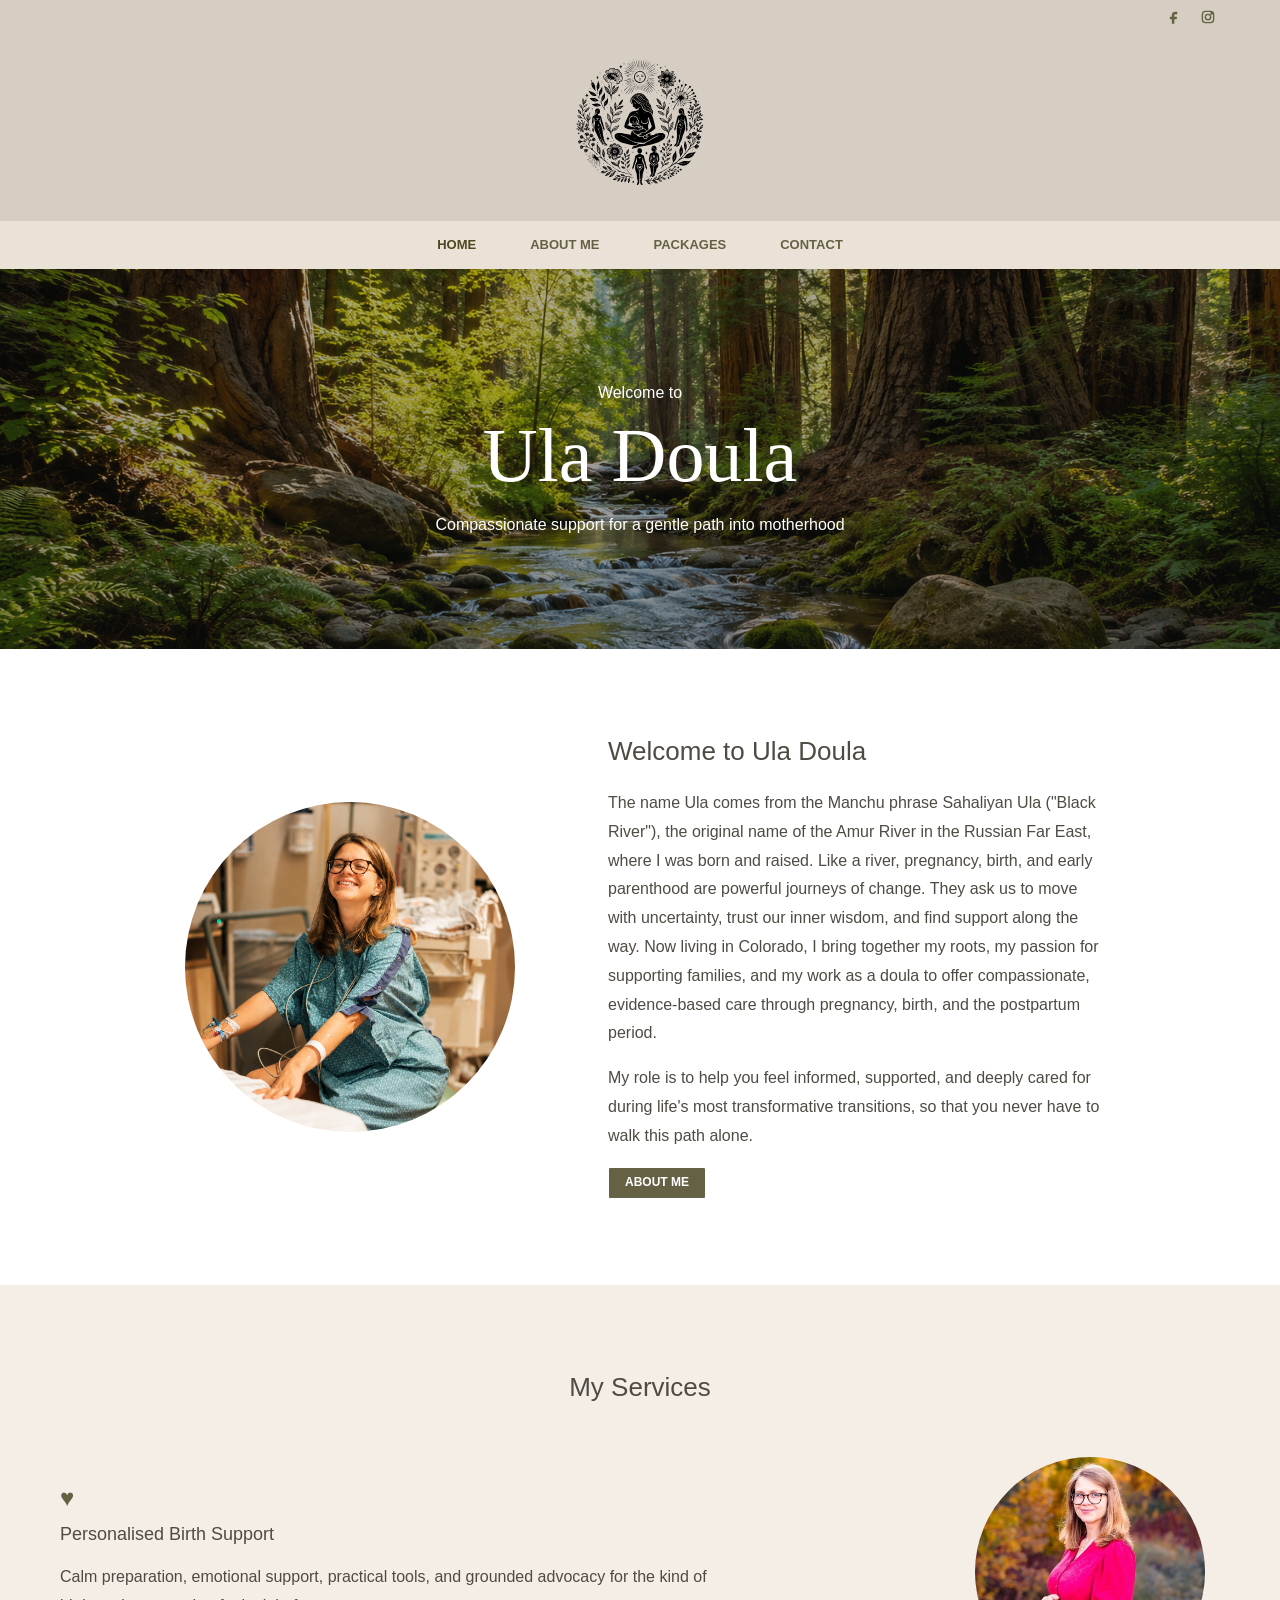
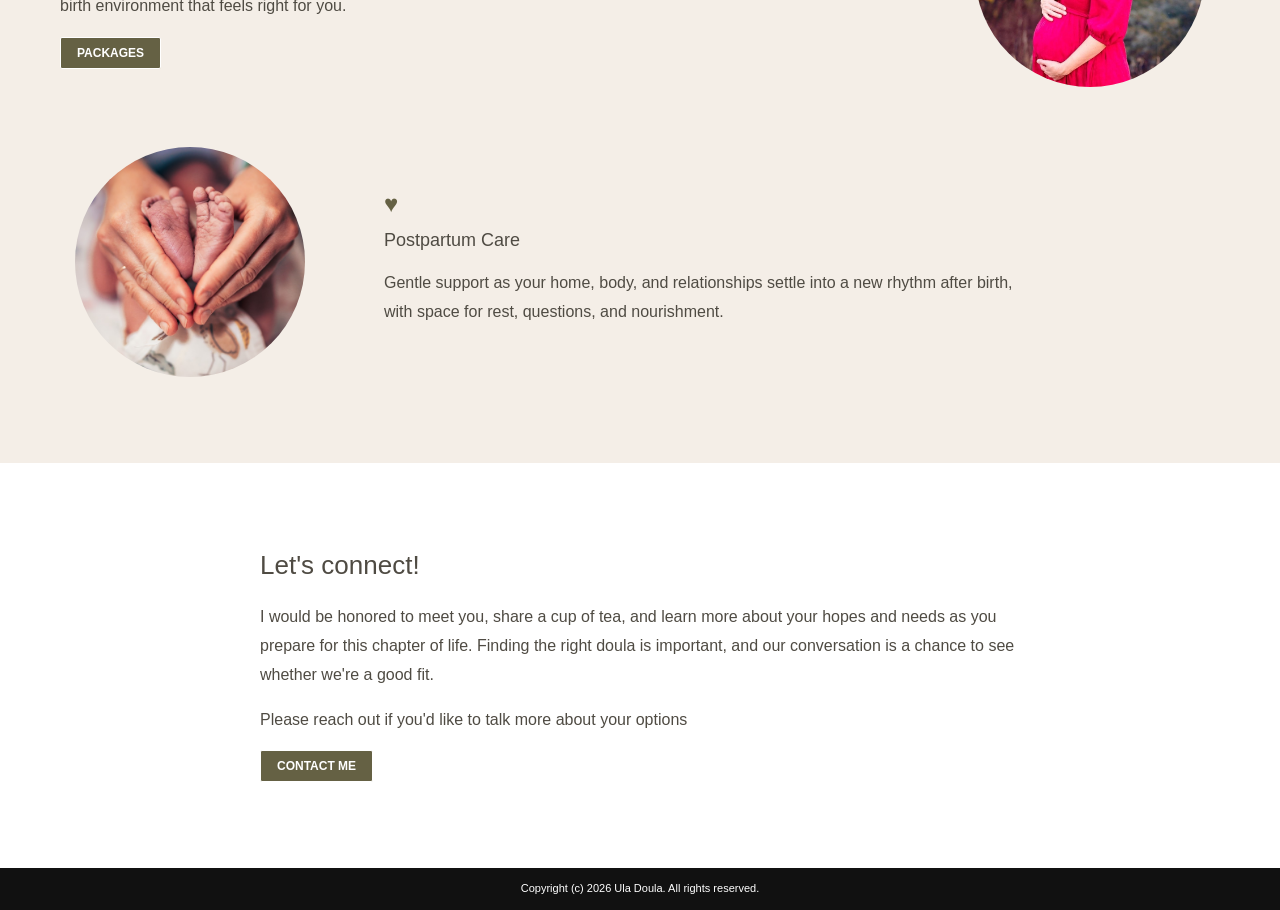
==== commit 4fa03b81: "Update package order and site assets" ====
--- a/index.html
+++ b/index.html
@@ -11,8 +11,18 @@
     <header class="site-header">
       <div class="header-band">
         <div class="header-inner social-row" aria-label="Social links">
-          <a class="social-link" href="https://www.facebook.com/jsamovarova/" target="_blank" rel="noopener noreferrer" aria-label="Facebook">fb</a>
-          <a class="social-link" href="https://www.instagram.com/colorado.ula.doula/" target="_blank" rel="noopener noreferrer" aria-label="Instagram">ig</a>
+          <a class="social-link" href="https://www.facebook.com/jsamovarova/" target="_blank" rel="noopener noreferrer" aria-label="Facebook">
+            <svg viewBox="0 0 24 24" aria-hidden="true" focusable="false">
+              <path d="M14.4 8.2h2V5h-2.8c-3 0-4.5 1.8-4.5 4.4v2.3H6.5V15h2.6v6h3.4v-6h3l.5-3.3h-3.5V9.8c0-1 .3-1.6 1.9-1.6z"></path>
+            </svg>
+          </a>
+          <a class="social-link" href="https://www.instagram.com/colorado.ula.doula/" target="_blank" rel="noopener noreferrer" aria-label="Instagram">
+            <svg viewBox="0 0 24 24" aria-hidden="true" focusable="false">
+              <rect x="4.5" y="4.5" width="15" height="15" rx="4.2"></rect>
+              <circle cx="12" cy="12" r="3.6"></circle>
+              <circle cx="16.9" cy="7.2" r="1"></circle>
+            </svg>
+          </a>
         </div>
         <div class="logo-wrap">
           <img class="site-logo" src="assets/img/logo-mark.svg" alt="Ula Doula botanical mother mark">
@@ -78,7 +88,7 @@
                   <p>Calm preparation, emotional support, practical tools, and grounded advocacy for the kind of birth environment that feels right for you.</p>
                   <button class="button-link" type="button" data-tab-target="packages">Packages</button>
                 </div>
-                <img class="service-art" src="assets/img/ritual-line.png" alt="Botanical ritual line illustration">
+                <img class="service-art" src="assets/img/ritual-line.jpg" alt="Botanical ritual line illustration">
               </article>
 
               <article class="service-row reverse">
@@ -87,7 +97,7 @@
                   <h3>Postpartum Care</h3>
                   <p>Gentle support as your home, body, and relationships settle into a new rhythm after birth, with space for rest, questions, and nourishment.</p>
                 </div>
-                <img class="service-art" src="assets/img/postpartum-care.png" alt="Circular parent and baby illustration">
+                <img class="service-art" src="assets/img/postpartum-care.jpg" alt="Circular parent and baby illustration">
               </article>
 
             
@@ -199,10 +209,31 @@
           </div>
         </div>
 
+        <section class="section package-section package-section-warm" aria-labelledby="package-belly-title">
+          <div class="container package-content">
+            <p class="package-intro">It would be an honor to walk beside you through pregnancy, birth, and the first tender time with your baby.
+              This package is shaped to help you feel prepared, informed, protected, and cared for as your birth story unfolds.</p>
+
+            <article class="package-block">
+              <h2 id="package-belly-title">Online HypnoBirthing Preparation Package - $200</h2>
+              <p>A calm, connected approach to preparing for birth from wherever you are</p>
+              <p class="package-subhead">Four sessions during pregnancy, usually one hour each</p>
+              <p>What's included:</p>
+
+              <ul class="package-list">
+                <li>Learn deep focus and relaxation techniques to support calmness, comfort, and confidence during pregnancy and birth</li>
+                <li>Prepare both physically and mentally for a positive and empowering birth experience</li>
+                <li>Deepen understanding and harmony between you and your partner by attending sessions together and building shared confidence</li>
+                <li>Explore and strengthen your personal boundaries and communication with medical providers so you feel informed and respected in your decisions</li>
+                <li>Strengthen your connection with your baby through intentional relaxation and mindful preparation</li>
+                <li>Support smoother birth experiences by reducing fear and tension and encouraging the body's natural ability to work during labor</li>
+              </ul>
+            </article>
+          </div>
+        </section>
+
         <section class="section package-section" aria-labelledby="package-natural-title">
           <div class="container package-content">
-            <p class="package-intro">It would be an honor to walk beside you through pregnancy, birth, and the first tender time with your baby. This package is shaped to help you feel prepared, informed, protected, and cared for as your birth story unfolds.</p>
-
             <article class="package-block">
               <h2 id="package-natural-title">Birth Support Package - $1000</h2>
               <p class="package-subhead">For families preparing for physiological birth, induction, or caesarean birth</p>
@@ -232,27 +263,6 @@
             </article>
           </div>
         </section>
-
-        <section class="section package-section package-section-warm" aria-labelledby="package-belly-title">
-          <div class="container package-content">
-            <article class="package-block">
-              <h2 id="package-belly-title">Online HypnoBirthing Preparation Package - $200</h2>
-              <p>A calm, connected approach to preparing for birth from wherever you are</p>
-              <p class="package-subhead">Four sessions during pregnancy, usually one hour each</p>
-              <p>What’s included:</p>
-
-              <ul class="package-list">
-                <li>Learn deep focus and relaxation techniques to support calmness, comfort, and confidence during pregnancy and birth</li>
-                <li>Prepare both physically and mentally for a positive and empowering birth experience</li>
-                <li>Deepen understanding and harmony between you and your partner by attending sessions together and building shared confidence</li>
-                <li>Explore and strengthen your personal boundaries and communication with medical providers so you feel informed and respected in your decisions</li>
-                <li>Strengthen your connection with your baby through intentional relaxation and mindful preparation</li>
-                <li>Support smoother birth experiences by reducing fear and tension and encouraging the body’s natural ability to work during labor</li>
-              </ul>
-            </article>
-          </div>
-        </section>
-
         <section class="section package-contact-section" aria-labelledby="package-contact">
           <div class="container narrow centered">
             <h2 id="package-contact" class="visually-hidden">Contact me about the package</h2>
@@ -265,7 +275,7 @@
         <section class="section contact-intro" aria-labelledby="contact-title">
           <div class="container split contact-split">
             <div class="circle-media contact-symbol">
-              <img src="assets/img/ritual-line.png" alt="Motherhood and moon ritual illustration">
+              <img src="assets/img/family.jpg" alt="Family">
             </div>
             <div class="copy-column contact-copy">
               <h1 id="contact-title">Contact</h1>
--- a/assets/css/site.css
+++ b/assets/css/site.css
@@ -117,9 +117,27 @@
   display: inline-grid;
   place-items: center;
   color: var(--color-accent);
-  font-size: 12px;
-  font-weight: 700;
-  text-transform: uppercase;
+  transition: color .18s ease, transform .18s ease;
+}
+
+.social-link:hover,
+.social-link:focus {
+  color: var(--color-accent-hover);
+  transform: translateY(-1px);
+}
+
+.social-link svg {
+  width: 18px;
+  height: 18px;
+  display: block;
+  fill: currentColor;
+}
+
+.social-link[href*="instagram"] svg {
+  fill: none;
+  stroke: currentColor;
+  stroke-width: 1.8;
+  stroke-linecap: round;
 }
 
 .logo-wrap {
